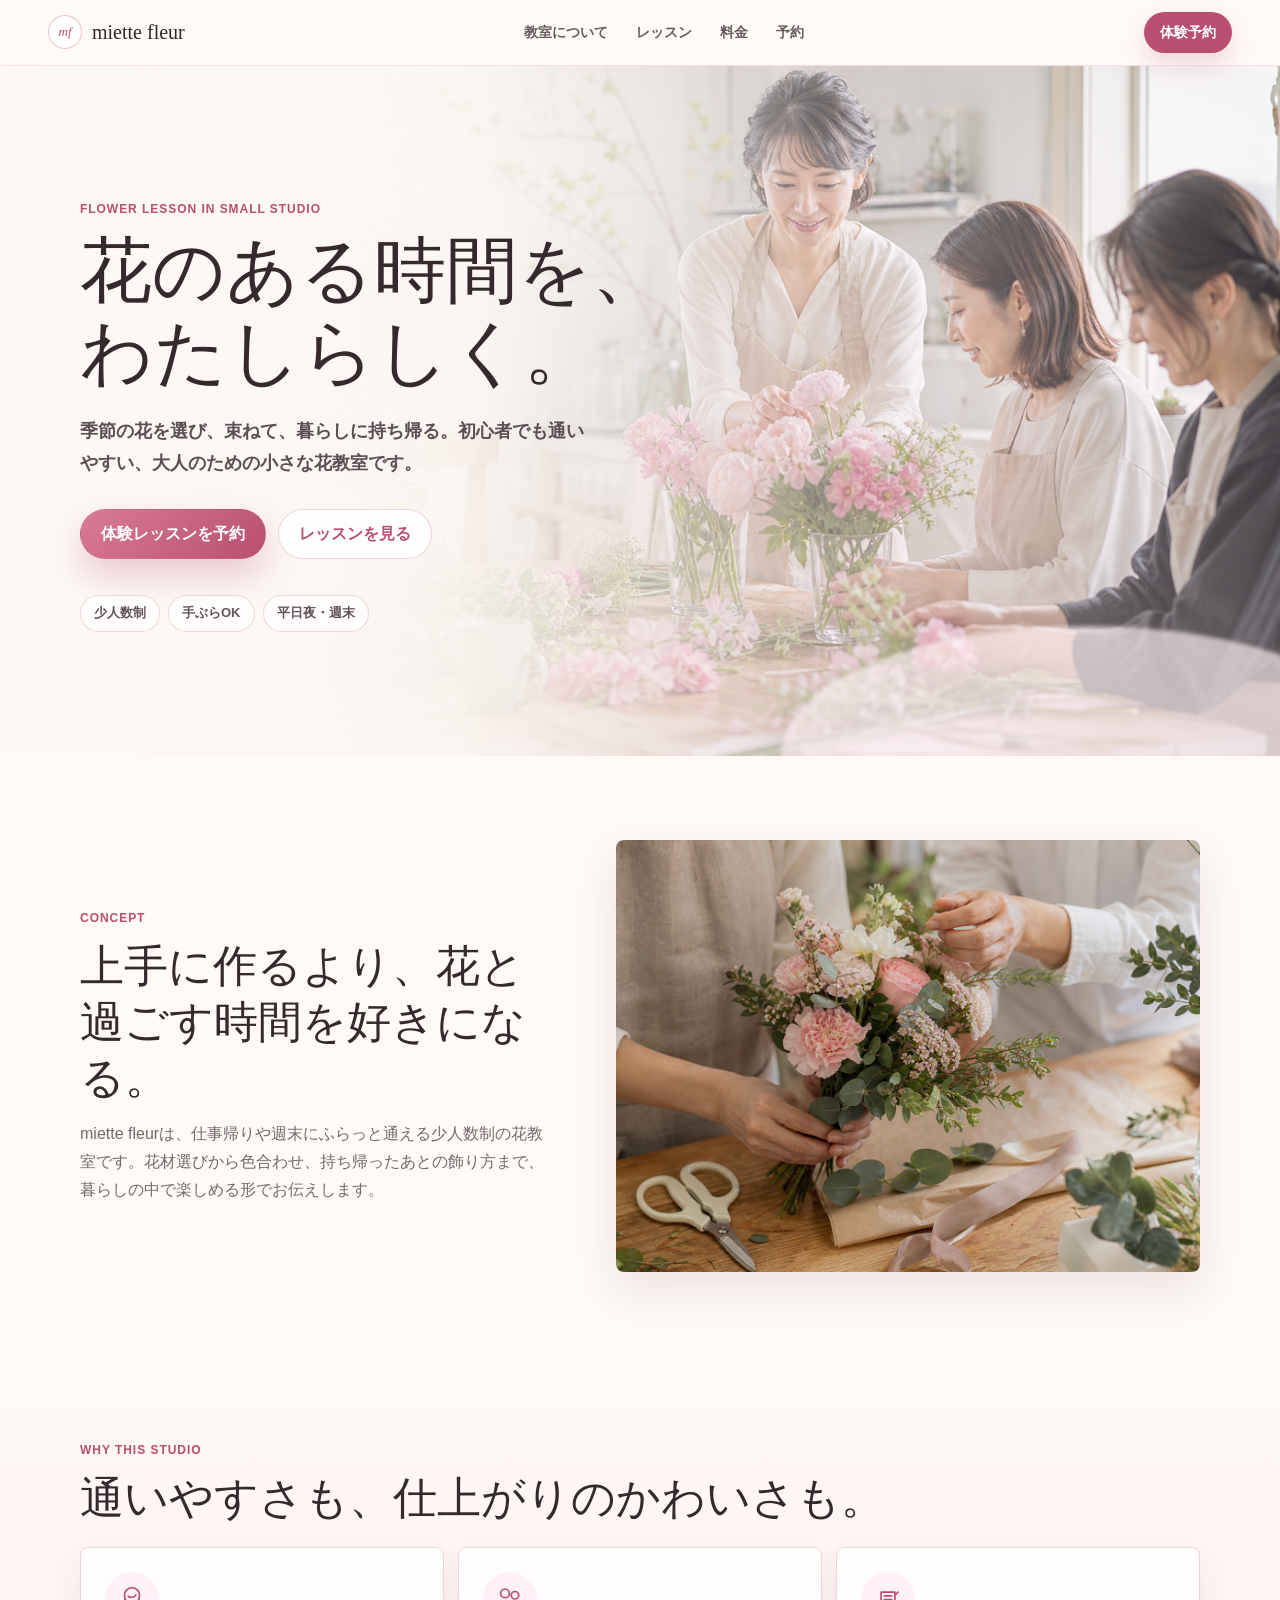
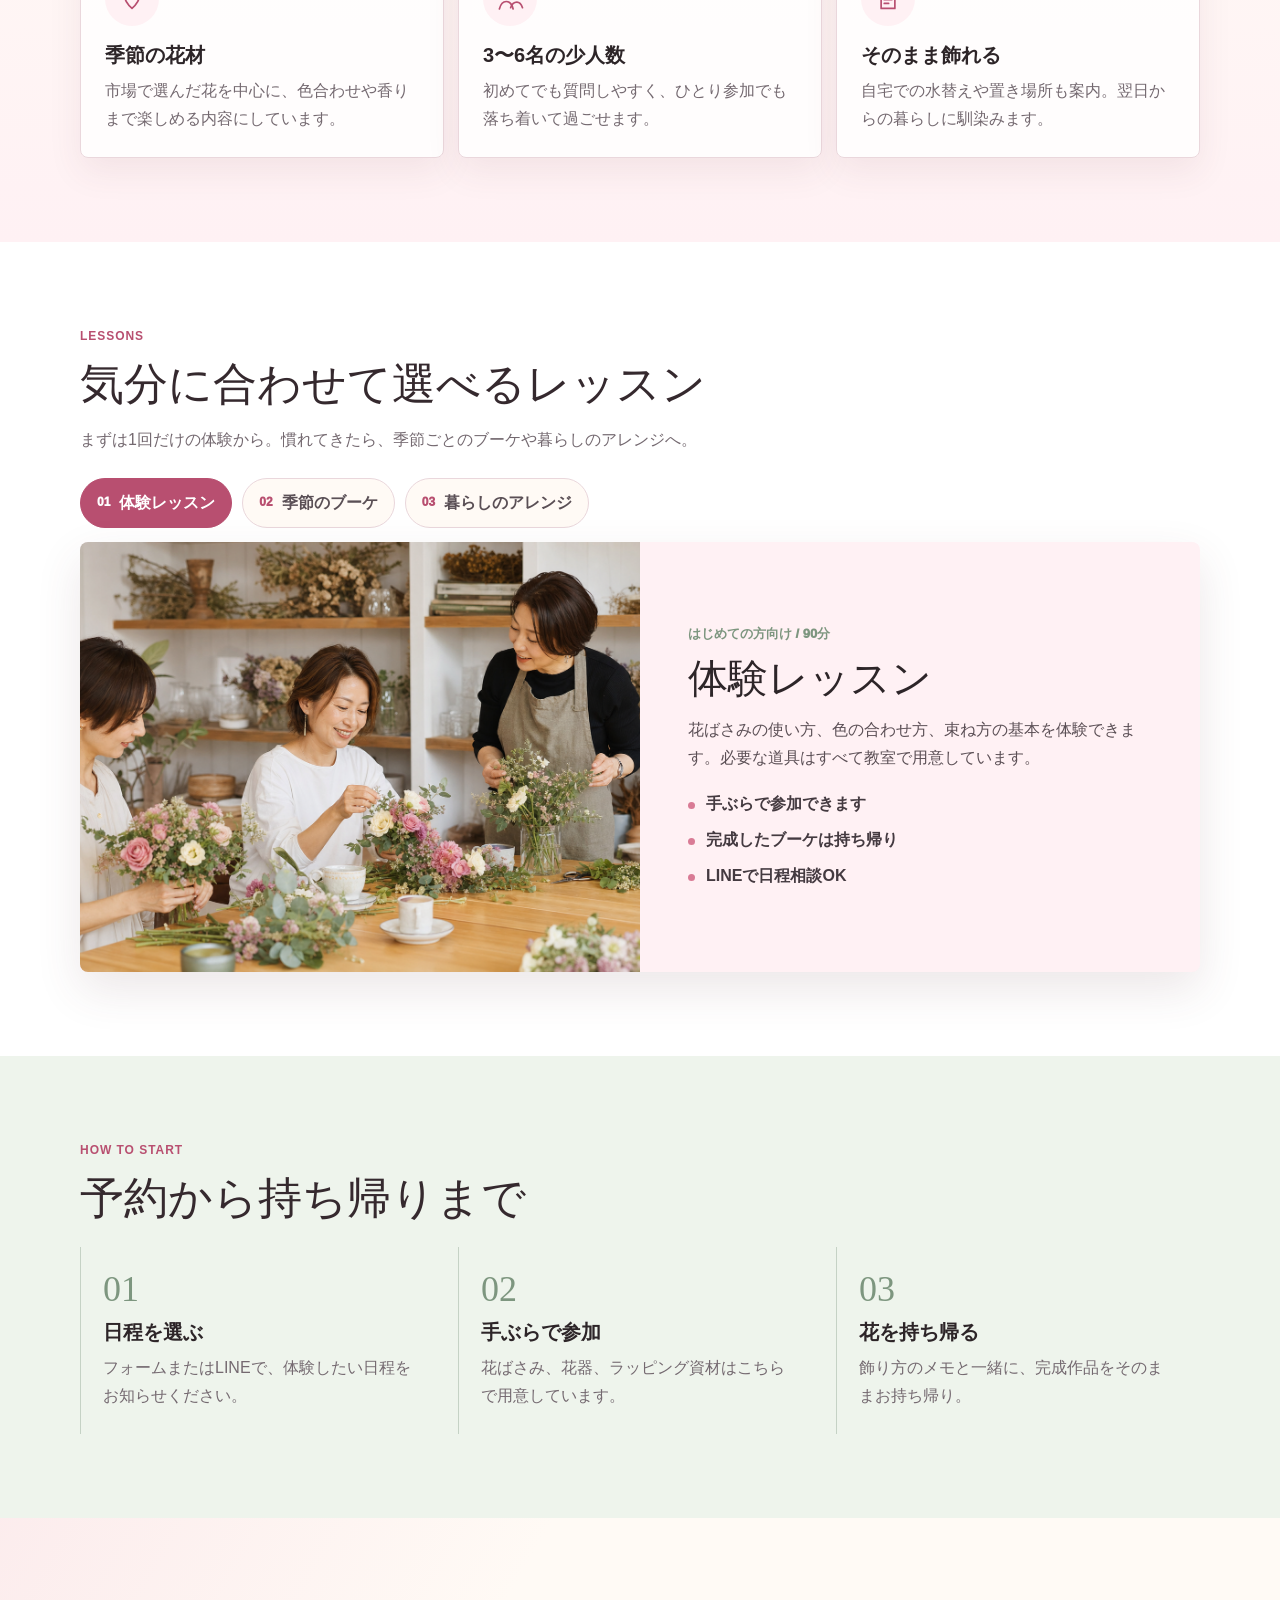
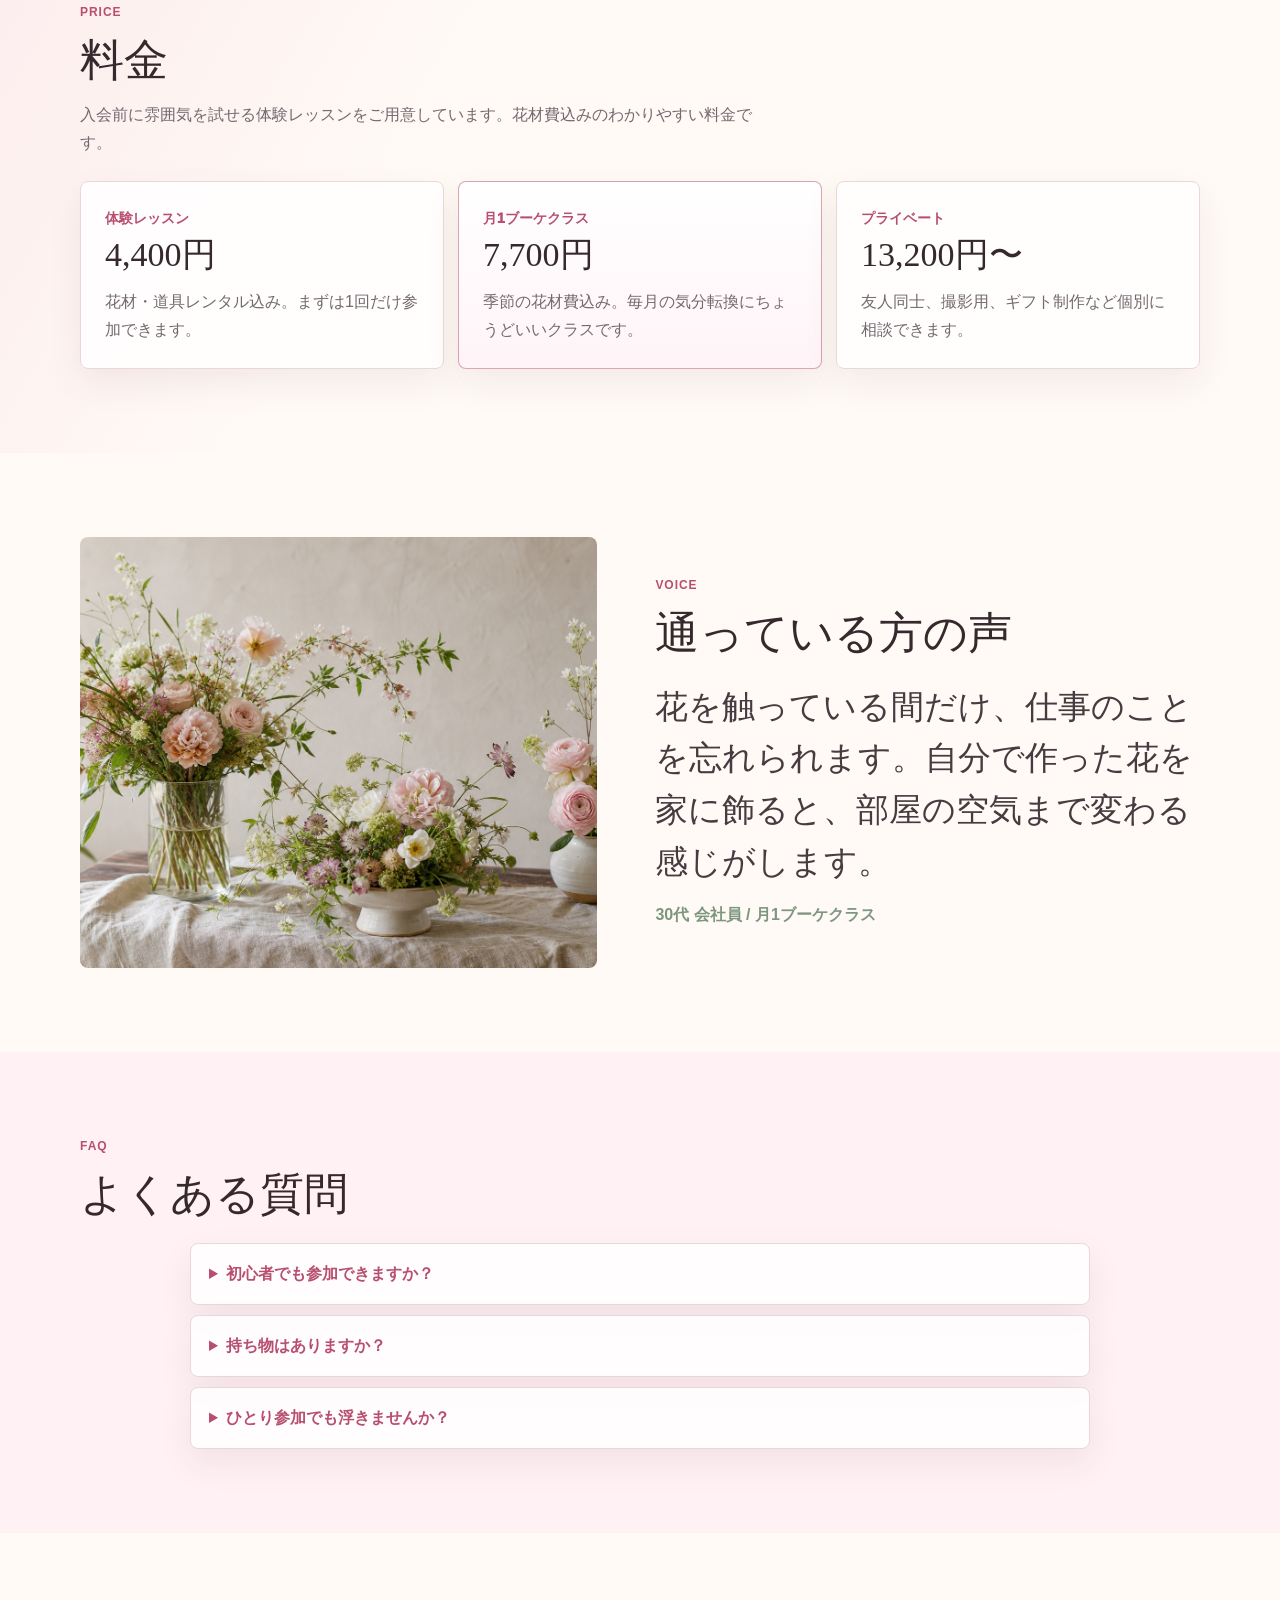
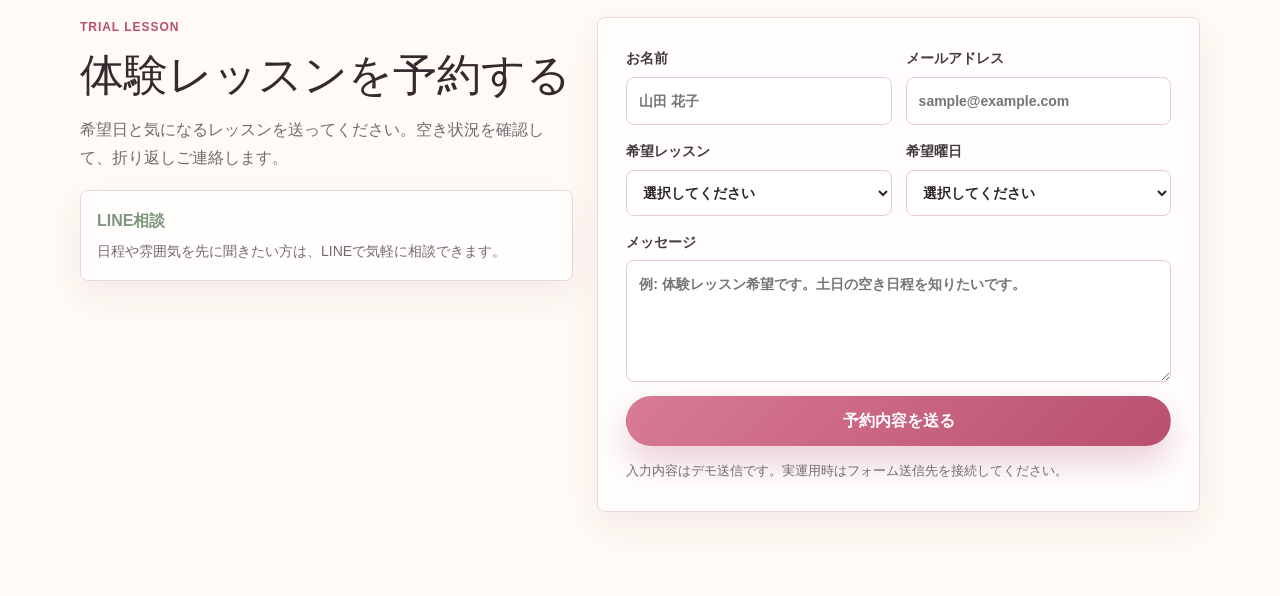
==== flower-class.html @ 666aa8b6 "Add flower class landing page" ====
<!doctype html>
<html lang="ja">
  <head>
    <meta charset="utf-8">
    <meta name="viewport" content="width=device-width, initial-scale=1">
    <meta name="description" content="大人女性向けの少人数制フラワーレッスンLPサンプル。体験レッスン、季節のブーケ、暮らしのアレンジを予約できます。">
    <title>miette fleur | 大人の花教室</title>
    <link rel="preload" as="image" href="assets/flower-hero.png">
    <link rel="stylesheet" href="flower-class.css">
  </head>
  <body>
    <header class="site-header">
      <a class="brand" href="#top" aria-label="miette fleur トップへ">
        <span class="brand-mark">mf</span>
        <span>miette fleur</span>
      </a>
      <nav class="header-nav" aria-label="主要メニュー">
        <a href="#concept">教室について</a>
        <a href="#lessons">レッスン</a>
        <a href="#price">料金</a>
        <a href="#reserve">予約</a>
      </nav>
      <a class="header-cta" href="#reserve">体験予約</a>
    </header>

    <main id="top">
      <section class="hero" aria-label="ファーストビュー">
        <div class="hero-bg" aria-hidden="true"></div>
        <div class="hero-shade" aria-hidden="true"></div>
        <div class="hero-inner">
          <p class="eyebrow">flower lesson in small studio</p>
          <h1>花のある時間を、<br>わたしらしく。</h1>
          <p class="hero-lead">季節の花を選び、束ねて、暮らしに持ち帰る。初心者でも通いやすい、大人のための小さな花教室です。</p>
          <div class="hero-actions" aria-label="申し込み導線">
            <a class="button primary" href="#reserve">体験レッスンを予約</a>
            <a class="button secondary" href="#lessons">レッスンを見る</a>
          </div>
          <div class="hero-notes" aria-label="教室の特徴">
            <span>少人数制</span>
            <span>手ぶらOK</span>
            <span>平日夜・週末</span>
          </div>
        </div>
      </section>

      <section class="section intro" id="concept" aria-labelledby="concept-title">
        <div class="intro-copy">
          <p class="label">Concept</p>
          <h2 id="concept-title">上手に作るより、花と過ごす時間を好きになる。</h2>
          <p>miette fleurは、仕事帰りや週末にふらっと通える少人数制の花教室です。花材選びから色合わせ、持ち帰ったあとの飾り方まで、暮らしの中で楽しめる形でお伝えします。</p>
        </div>
        <div class="intro-image">
          <img src="assets/flower-hands.png" alt="ピンクの花を束ねるフラワーレッスンの手元" loading="lazy">
        </div>
      </section>

      <section class="section point-section" aria-labelledby="points-title">
        <div class="section-head compact">
          <p class="label">Why this studio</p>
          <h2 id="points-title">通いやすさも、仕上がりのかわいさも。</h2>
        </div>
        <div class="point-grid">
          <article class="point-card">
            <span class="point-icon" aria-hidden="true">
              <svg viewBox="0 0 48 48"><path d="M24 39c8-7 12-14 12-21a12 12 0 0 0-24 0c0 7 4 14 12 21Z"></path><path d="M18 20c3 2 9 2 12-2"></path></svg>
            </span>
            <h3>季節の花材</h3>
            <p>市場で選んだ花を中心に、色合わせや香りまで楽しめる内容にしています。</p>
          </article>
          <article class="point-card">
            <span class="point-icon" aria-hidden="true">
              <svg viewBox="0 0 48 48"><path d="M16 22a7 7 0 1 0 0-14 7 7 0 0 0 0 14Z"></path><path d="M32 24a6 6 0 1 0 0-12 6 6 0 0 0 0 12Z"></path><path d="M7 40c2-8 5-12 11-12s9 4 11 12"></path><path d="M25 38c2-6 5-9 10-9 4 0 7 3 9 9"></path></svg>
            </span>
            <h3>3〜6名の少人数</h3>
            <p>初めてでも質問しやすく、ひとり参加でも落ち着いて過ごせます。</p>
          </article>
          <article class="point-card">
            <span class="point-icon" aria-hidden="true">
              <svg viewBox="0 0 48 48"><path d="M13 13h22v26H13z"></path><path d="M18 19h12M18 25h12M18 31h7"></path><path d="M35 18l5-5"></path></svg>
            </span>
            <h3>そのまま飾れる</h3>
            <p>自宅での水替えや置き場所も案内。翌日からの暮らしに馴染みます。</p>
          </article>
        </div>
      </section>

      <section class="section lessons" id="lessons" aria-labelledby="lessons-title">
        <div class="section-head">
          <p class="label">Lessons</p>
          <h2 id="lessons-title">気分に合わせて選べるレッスン</h2>
          <p>まずは1回だけの体験から。慣れてきたら、季節ごとのブーケや暮らしのアレンジへ。</p>
        </div>
        <div class="lesson-switcher" data-lesson-switcher>
          <div class="lesson-tabs" role="tablist" aria-label="レッスンを選択">
            <button class="lesson-tab is-active" id="tab-trial" type="button" role="tab" aria-selected="true" aria-controls="panel-trial" data-lesson-tab="trial">
              <span>01</span> 体験レッスン
            </button>
            <button class="lesson-tab" id="tab-bouquet" type="button" role="tab" aria-selected="false" aria-controls="panel-bouquet" data-lesson-tab="bouquet">
              <span>02</span> 季節のブーケ
            </button>
            <button class="lesson-tab" id="tab-home" type="button" role="tab" aria-selected="false" aria-controls="panel-home" data-lesson-tab="home">
              <span>03</span> 暮らしのアレンジ
            </button>
          </div>
          <div class="lesson-panels">
            <article class="lesson-panel is-active" id="panel-trial" role="tabpanel" aria-labelledby="tab-trial" data-lesson-panel="trial">
              <img src="assets/flower-lesson.png" alt="少人数の花教室で講師がアレンジを教えている様子" loading="lazy">
              <div class="lesson-detail">
                <p class="lesson-kicker">はじめての方向け / 90分</p>
                <h3>体験レッスン</h3>
                <p>花ばさみの使い方、色の合わせ方、束ね方の基本を体験できます。必要な道具はすべて教室で用意しています。</p>
                <ul>
                  <li>手ぶらで参加できます</li>
                  <li>完成したブーケは持ち帰り</li>
                  <li>LINEで日程相談OK</li>
                </ul>
              </div>
            </article>
            <article class="lesson-panel" id="panel-bouquet" role="tabpanel" aria-labelledby="tab-bouquet" data-lesson-panel="bouquet" hidden>
              <img src="assets/flower-hands.png" alt="季節の花を使ったブーケ制作の手元" loading="lazy">
              <div class="lesson-detail">
                <p class="lesson-kicker">月1回 / 120分</p>
                <h3>季節のブーケ</h3>
                <p>その時期にきれいな花を使い、ふわっと自然に見えるブーケを作ります。写真に残したくなる色合わせを大切にします。</p>
                <ul>
                  <li>花材の選び方も学べます</li>
                  <li>ラッピングまで仕上げます</li>
                  <li>初心者から継続しやすい内容</li>
                </ul>
              </div>
            </article>
            <article class="lesson-panel" id="panel-home" role="tabpanel" aria-labelledby="tab-home" data-lesson-panel="home" hidden>
              <img src="assets/flower-gallery.png" alt="部屋に飾りやすい季節のフラワーアレンジ作品" loading="lazy">
              <div class="lesson-detail">
                <p class="lesson-kicker">暮らしに飾る / 100分</p>
                <h3>暮らしのアレンジ</h3>
                <p>小さな花器やテーブルに飾れるアレンジを作ります。家で再現しやすいサイズ感と、長く楽しむコツを学べます。</p>
                <ul>
                  <li>花器つき回もあります</li>
                  <li>季節行事に合わせた内容</li>
                  <li>プレゼント制作にもおすすめ</li>
                </ul>
              </div>
            </article>
          </div>
        </div>
      </section>

      <section class="section flow" aria-labelledby="flow-title">
        <div class="section-head compact">
          <p class="label">How to start</p>
          <h2 id="flow-title">予約から持ち帰りまで</h2>
        </div>
        <div class="flow-row">
          <article>
            <span>01</span>
            <h3>日程を選ぶ</h3>
            <p>フォームまたはLINEで、体験したい日程をお知らせください。</p>
          </article>
          <article>
            <span>02</span>
            <h3>手ぶらで参加</h3>
            <p>花ばさみ、花器、ラッピング資材はこちらで用意しています。</p>
          </article>
          <article>
            <span>03</span>
            <h3>花を持ち帰る</h3>
            <p>飾り方のメモと一緒に、完成作品をそのままお持ち帰り。</p>
          </article>
        </div>
      </section>

      <section class="section price" id="price" aria-labelledby="price-title">
        <div class="section-head">
          <p class="label">Price</p>
          <h2 id="price-title">料金</h2>
          <p>入会前に雰囲気を試せる体験レッスンをご用意しています。花材費込みのわかりやすい料金です。</p>
        </div>
        <div class="price-grid">
          <article class="price-card">
            <p class="plan-name">体験レッスン</p>
            <p class="plan-price">4,400円</p>
            <p>花材・道具レンタル込み。まずは1回だけ参加できます。</p>
          </article>
          <article class="price-card featured">
            <p class="plan-name">月1ブーケクラス</p>
            <p class="plan-price">7,700円</p>
            <p>季節の花材費込み。毎月の気分転換にちょうどいいクラスです。</p>
          </article>
          <article class="price-card">
            <p class="plan-name">プライベート</p>
            <p class="plan-price">13,200円〜</p>
            <p>友人同士、撮影用、ギフト制作など個別に相談できます。</p>
          </article>
        </div>
      </section>

      <section class="section voices" aria-labelledby="voices-title">
        <div class="voice-image">
          <img src="assets/flower-gallery.png" alt="完成したピンク系のフラワーアレンジ作品" loading="lazy">
        </div>
        <div class="voice-copy">
          <p class="label">Voice</p>
          <h2 id="voices-title">通っている方の声</h2>
          <blockquote>花を触っている間だけ、仕事のことを忘れられます。自分で作った花を家に飾ると、部屋の空気まで変わる感じがします。</blockquote>
          <p class="voice-name">30代 会社員 / 月1ブーケクラス</p>
        </div>
      </section>

      <section class="section faq" aria-labelledby="faq-title">
        <div class="section-head compact">
          <p class="label">FAQ</p>
          <h2 id="faq-title">よくある質問</h2>
        </div>
        <div class="faq-list">
          <details>
            <summary>初心者でも参加できますか？</summary>
            <p>はい。花ばさみの持ち方から説明します。ほとんどの方が未経験から参加されています。</p>
          </details>
          <details>
            <summary>持ち物はありますか？</summary>
            <p>手ぶらで大丈夫です。持ち帰り用の袋だけあると安心です。</p>
          </details>
          <details>
            <summary>ひとり参加でも浮きませんか？</summary>
            <p>おひとり参加の方が多い教室です。少人数なので静かに作りたい方にも向いています。</p>
          </details>
        </div>
      </section>

      <section class="section reserve" id="reserve" aria-labelledby="reserve-title">
        <div class="reserve-copy">
          <p class="label">Trial lesson</p>
          <h2 id="reserve-title">体験レッスンを予約する</h2>
          <p>希望日と気になるレッスンを送ってください。空き状況を確認して、折り返しご連絡します。</p>
          <div class="line-box">
            <strong>LINE相談</strong>
            <span>日程や雰囲気を先に聞きたい方は、LINEで気軽に相談できます。</span>
          </div>
        </div>
        <form class="reserve-form" data-flower-form>
          <label>
            お名前
            <input type="text" name="name" autocomplete="name" placeholder="山田 花子" required>
          </label>
          <label>
            メールアドレス
            <input type="email" name="email" autocomplete="email" placeholder="sample@example.com" required>
          </label>
          <label>
            希望レッスン
            <select name="lesson" required>
              <option value="">選択してください</option>
              <option>体験レッスン</option>
              <option>季節のブーケ</option>
              <option>暮らしのアレンジ</option>
              <option>プライベート相談</option>
            </select>
          </label>
          <label>
            希望曜日
            <select name="day" required>
              <option value="">選択してください</option>
              <option>平日昼</option>
              <option>平日夜</option>
              <option>土日</option>
              <option>相談したい</option>
            </select>
          </label>
          <label class="full">
            メッセージ
            <textarea name="message" rows="4" placeholder="例: 体験レッスン希望です。土日の空き日程を知りたいです。"></textarea>
          </label>
          <button class="button primary full" type="submit">予約内容を送る</button>
          <p class="form-note" role="status" data-flower-status>入力内容はデモ送信です。実運用時はフォーム送信先を接続してください。</p>
        </form>
      </section>
    </main>

    <div class="mobile-cta" aria-label="スマートフォン固定CTA">
      <a href="#reserve">体験予約</a>
      <a href="#lessons">レッスン</a>
      <a href="#reserve">LINE相談</a>
    </div>

    <script src="flower-class.js"></script>
  </body>
</html>
---- flower-class.css ----
:root {
  --ink: #2d2528;
  --muted: #746970;
  --rose: #d97b95;
  --rose-deep: #b84f70;
  --blush: #fff1f4;
  --petal: #f8dbe3;
  --sage: #7d967f;
  --sage-soft: #eef4ec;
  --cream: #fffaf5;
  --linen: #f4eadf;
  --white: #ffffff;
  --line: #ead7dc;
  --shadow: 0 18px 46px rgba(96, 54, 66, 0.12);
  --radius: 8px;
}

* {
  box-sizing: border-box;
}

html {
  scroll-behavior: smooth;
}

[id] {
  scroll-margin-top: 76px;
}

body {
  margin: 0;
  color: var(--ink);
  background: var(--cream);
  font-family: -apple-system, BlinkMacSystemFont, "Hiragino Kaku Gothic ProN", "Yu Gothic", Meiryo, sans-serif;
  line-height: 1.75;
}

img {
  display: block;
  width: 100%;
  height: auto;
}

a {
  color: inherit;
  text-decoration: none;
}

h1,
h2,
h3,
p {
  overflow-wrap: anywhere;
}

.site-header {
  position: sticky;
  top: 0;
  z-index: 20;
  display: flex;
  align-items: center;
  justify-content: space-between;
  gap: 18px;
  min-height: 64px;
  padding: 12px clamp(16px, 4vw, 48px);
  background: rgba(255, 250, 245, 0.88);
  border-bottom: 1px solid rgba(217, 123, 149, 0.2);
  backdrop-filter: blur(18px);
}

.brand {
  display: inline-flex;
  align-items: center;
  gap: 10px;
  min-width: max-content;
  color: var(--ink);
  font-family: Georgia, "Times New Roman", serif;
  font-size: 20px;
  letter-spacing: 0;
}

.brand-mark {
  display: grid;
  place-items: center;
  width: 34px;
  height: 34px;
  border: 1px solid rgba(184, 79, 112, 0.34);
  border-radius: 50%;
  color: var(--rose-deep);
  background: var(--white);
  font-family: Georgia, "Times New Roman", serif;
  font-size: 13px;
  font-style: italic;
}

.header-nav {
  display: flex;
  align-items: center;
  justify-content: center;
  gap: clamp(14px, 2.2vw, 28px);
  color: #675b61;
  font-size: 14px;
  font-weight: 700;
}

.header-nav a:hover,
.header-nav a:focus-visible {
  color: var(--rose-deep);
}

.header-cta {
  display: inline-flex;
  align-items: center;
  justify-content: center;
  min-height: 38px;
  padding: 8px 16px;
  border-radius: 999px;
  color: var(--white);
  background: var(--rose-deep);
  font-size: 14px;
  font-weight: 850;
  box-shadow: 0 12px 26px rgba(184, 79, 112, 0.2);
}

.hero {
  position: relative;
  min-height: 690px;
  overflow: hidden;
  background: var(--blush);
}

.hero-bg,
.hero-shade {
  position: absolute;
  inset: 0;
}

.hero-bg {
  background-image: url("assets/flower-hero.png");
  background-position: center;
  background-size: cover;
}

.hero-shade {
  background:
    linear-gradient(90deg, rgba(255, 250, 245, 0.96) 0%, rgba(255, 250, 245, 0.86) 36%, rgba(255, 241, 244, 0.34) 64%, rgba(255, 241, 244, 0.04) 100%),
    linear-gradient(0deg, rgba(248, 219, 227, 0.28), rgba(255, 255, 255, 0));
}

.hero::after {
  content: "";
  position: absolute;
  right: -9vw;
  bottom: -130px;
  width: 48vw;
  height: 260px;
  border-radius: 50%;
  background: rgba(255, 241, 244, 0.64);
  filter: blur(2px);
}

.hero-inner {
  position: relative;
  z-index: 1;
  display: grid;
  align-content: center;
  width: min(1120px, calc(100% - 32px));
  min-height: 690px;
  margin: 0 auto;
  padding: 62px 0 52px;
}

.eyebrow,
.label {
  margin: 0 0 10px;
  color: var(--rose-deep);
  font-size: 12px;
  font-weight: 900;
  letter-spacing: 0.08em;
  text-transform: uppercase;
}

h1 {
  max-width: 690px;
  margin: 0;
  color: #35292e;
  font-family: Georgia, "Times New Roman", "Hiragino Mincho ProN", serif;
  font-size: clamp(40px, 6vw, 72px);
  font-weight: 500;
  line-height: 1.14;
  letter-spacing: 0;
}

.hero-lead {
  max-width: 520px;
  margin: 22px 0 0;
  color: #5b4f55;
  font-size: clamp(15px, 1.7vw, 18px);
  font-weight: 700;
}

.hero-actions {
  display: flex;
  flex-wrap: wrap;
  gap: 12px;
  margin-top: 30px;
}

.button {
  display: inline-flex;
  align-items: center;
  justify-content: center;
  min-height: 50px;
  padding: 12px 20px;
  border: 1px solid transparent;
  border-radius: 999px;
  font: inherit;
  font-weight: 850;
  line-height: 1.25;
  cursor: pointer;
}

.button.primary {
  color: var(--white);
  background: linear-gradient(135deg, #d97b95, #b84f70);
  box-shadow: 0 16px 34px rgba(184, 79, 112, 0.28);
}

.button.secondary {
  color: var(--rose-deep);
  background: rgba(255, 255, 255, 0.88);
  border-color: rgba(184, 79, 112, 0.24);
}

.hero-notes {
  display: flex;
  flex-wrap: wrap;
  gap: 8px;
  margin-top: 36px;
}

.hero-notes span {
  display: inline-flex;
  align-items: center;
  min-height: 34px;
  padding: 6px 13px;
  border: 1px solid rgba(184, 79, 112, 0.22);
  border-radius: 999px;
  color: #62545b;
  background: rgba(255, 255, 255, 0.72);
  font-size: 13px;
  font-weight: 850;
}

.section {
  padding: clamp(46px, 7vw, 84px) clamp(16px, 4vw, 48px);
}

.section-head {
  width: min(1120px, 100%);
  margin: 0 auto 24px;
}

.section-head.compact {
  margin-bottom: 20px;
}

.section-head h2,
.intro-copy h2,
.reserve-copy h2,
.voice-copy h2 {
  margin: 0;
  color: #35292e;
  font-family: Georgia, "Times New Roman", "Hiragino Mincho ProN", serif;
  font-size: clamp(27px, 3.5vw, 44px);
  font-weight: 500;
  line-height: 1.28;
  letter-spacing: 0;
}

.section-head p:not(.label),
.intro-copy p:not(.label),
.reserve-copy > p:not(.label) {
  max-width: 700px;
  margin: 12px 0 0;
  color: var(--muted);
}

.intro {
  display: grid;
  grid-template-columns: minmax(280px, 0.9fr) minmax(340px, 1.1fr);
  align-items: center;
  width: min(1120px, calc(100% - 32px));
  margin: 0 auto;
  gap: clamp(22px, 5vw, 58px);
  padding-right: 0;
  padding-left: 0;
}

.intro-image {
  overflow: hidden;
  border-radius: var(--radius);
  box-shadow: var(--shadow);
}

.intro-image img {
  aspect-ratio: 1.35 / 1;
  object-fit: cover;
}

.point-section {
  background:
    linear-gradient(180deg, var(--cream), var(--blush));
}

.point-grid,
.price-grid {
  display: grid;
  grid-template-columns: repeat(3, 1fr);
  width: min(1120px, 100%);
  margin: 0 auto;
  gap: 14px;
}

.point-card,
.price-card,
.reserve-form,
.line-box,
.faq-list details {
  border: 1px solid var(--line);
  border-radius: var(--radius);
  background: rgba(255, 255, 255, 0.86);
  box-shadow: 0 14px 34px rgba(96, 54, 66, 0.08);
}

.point-card {
  padding: 24px;
}

.point-icon {
  display: grid;
  place-items: center;
  width: 54px;
  height: 54px;
  margin-bottom: 16px;
  border-radius: 50%;
  color: var(--rose-deep);
  background: var(--blush);
}

.point-icon svg {
  width: 30px;
  height: 30px;
  fill: none;
  stroke: currentColor;
  stroke-linecap: round;
  stroke-linejoin: round;
  stroke-width: 2.7;
}

.point-card h3,
.flow-row h3 {
  margin: 0 0 8px;
  font-size: 20px;
  line-height: 1.35;
}

.point-card p,
.flow-row p,
.price-card p:not(.plan-name):not(.plan-price) {
  margin: 0;
  color: var(--muted);
}

.lessons {
  background: var(--white);
}

.lesson-switcher {
  display: grid;
  width: min(1120px, 100%);
  margin: 0 auto;
  gap: 14px;
}

.lesson-tabs {
  display: flex;
  flex-wrap: wrap;
  gap: 10px;
}

.lesson-tab {
  display: inline-grid;
  grid-template-columns: auto 1fr;
  align-items: center;
  gap: 9px;
  min-height: 50px;
  padding: 10px 16px;
  border: 1px solid var(--line);
  border-radius: 999px;
  color: #5a4f55;
  background: var(--cream);
  font: inherit;
  font-weight: 900;
  cursor: pointer;
}

.lesson-tab span {
  color: var(--rose-deep);
  font-size: 12px;
  font-weight: 950;
}

.lesson-tab.is-active {
  color: var(--white);
  background: var(--rose-deep);
  border-color: var(--rose-deep);
}

.lesson-tab.is-active span {
  color: var(--white);
}

.lesson-panel {
  display: grid;
  grid-template-columns: minmax(300px, 50%) 1fr;
  overflow: hidden;
  border-radius: var(--radius);
  background: var(--blush);
  box-shadow: var(--shadow);
}

.lesson-panel[hidden] {
  display: none;
}

.lesson-panel img {
  height: 100%;
  min-height: 430px;
  object-fit: cover;
}

.lesson-detail {
  display: grid;
  align-content: center;
  padding: clamp(24px, 4vw, 48px);
}

.lesson-kicker {
  margin: 0 0 8px;
  color: var(--sage);
  font-size: 13px;
  font-weight: 950;
}

.lesson-detail h3 {
  margin: 0 0 12px;
  font-family: Georgia, "Times New Roman", "Hiragino Mincho ProN", serif;
  font-size: clamp(26px, 3.4vw, 40px);
  font-weight: 500;
  line-height: 1.25;
}

.lesson-detail p:not(.lesson-kicker) {
  margin: 0;
  color: #5b4f55;
}

.lesson-detail ul {
  display: grid;
  gap: 8px;
  margin: 18px 0 0;
  padding: 0;
  list-style: none;
}

.lesson-detail li {
  position: relative;
  padding-left: 18px;
  color: #443a40;
  font-weight: 750;
}

.lesson-detail li::before {
  content: "";
  position: absolute;
  top: 0.72em;
  left: 0;
  width: 7px;
  height: 7px;
  border-radius: 50%;
  background: var(--rose);
}

.flow {
  background: var(--sage-soft);
}

.flow-row {
  display: grid;
  grid-template-columns: repeat(3, 1fr);
  width: min(1120px, 100%);
  margin: 0 auto;
  gap: 14px;
}

.flow-row article {
  position: relative;
  min-height: 168px;
  padding: 24px 22px;
  border-left: 1px solid rgba(125, 150, 127, 0.36);
}

.flow-row span {
  display: block;
  margin-bottom: 12px;
  color: var(--sage);
  font-family: Georgia, "Times New Roman", serif;
  font-size: 36px;
  line-height: 1;
}

.price {
  background:
    linear-gradient(120deg, rgba(248, 219, 227, 0.44), transparent 35%),
    var(--cream);
}

.price-card {
  padding: 24px;
}

.price-card.featured {
  border-color: rgba(184, 79, 112, 0.5);
  background: linear-gradient(180deg, #fff, #fff4f7);
}

.plan-name {
  margin: 0;
  color: var(--rose-deep);
  font-size: 14px;
  font-weight: 950;
}

.plan-price {
  margin: 4px 0 12px;
  color: #35292e;
  font-family: Georgia, "Times New Roman", serif;
  font-size: 34px;
  line-height: 1.2;
}

.voices {
  display: grid;
  grid-template-columns: minmax(280px, 0.95fr) minmax(300px, 1fr);
  align-items: center;
  width: min(1120px, calc(100% - 32px));
  margin: 0 auto;
  gap: clamp(22px, 5vw, 58px);
  padding-right: 0;
  padding-left: 0;
}

.voice-image {
  overflow: hidden;
  border-radius: var(--radius);
}

.voice-image img {
  aspect-ratio: 1.2 / 1;
  object-fit: cover;
}

.voice-copy blockquote {
  margin: 18px 0 0;
  color: #453b40;
  font-family: Georgia, "Times New Roman", "Hiragino Mincho ProN", serif;
  font-size: clamp(22px, 2.6vw, 34px);
  line-height: 1.55;
}

.voice-name {
  margin: 14px 0 0;
  color: var(--sage);
  font-weight: 850;
}

.faq {
  background: var(--blush);
}

.faq-list {
  display: grid;
  width: min(900px, 100%);
  margin: 0 auto;
  gap: 10px;
}

.faq-list details {
  padding: 0;
}

.faq-list summary {
  min-height: 58px;
  padding: 16px 18px;
  color: var(--rose-deep);
  font-weight: 900;
  cursor: pointer;
}

.faq-list p {
  margin: 0;
  padding: 0 18px 18px;
  color: #52624f;
  font-weight: 700;
}

.reserve {
  display: grid;
  grid-template-columns: minmax(260px, 0.9fr) minmax(320px, 1.1fr);
  width: min(1120px, calc(100% - 32px));
  margin: 0 auto;
  gap: 24px;
  padding-right: 0;
  padding-left: 0;
}

.line-box {
  display: grid;
  gap: 4px;
  margin-top: 18px;
  padding: 16px;
}

.line-box strong {
  color: var(--sage);
}

.line-box span {
  color: var(--muted);
  font-size: 14px;
}

.reserve-form {
  display: grid;
  grid-template-columns: repeat(2, 1fr);
  gap: 14px;
  padding: clamp(18px, 3vw, 28px);
}

.reserve-form label {
  display: grid;
  gap: 6px;
  color: #443a40;
  font-size: 14px;
  font-weight: 850;
}

.reserve-form .full {
  grid-column: 1 / -1;
}

input,
select,
textarea {
  width: 100%;
  min-height: 46px;
  border: 1px solid #e5ccd3;
  border-radius: var(--radius);
  padding: 11px 12px;
  color: var(--ink);
  background: var(--white);
  font: inherit;
}

textarea {
  resize: vertical;
}

input:focus,
select:focus,
textarea:focus,
.button:focus-visible,
a:focus-visible,
summary:focus-visible {
  outline: 3px solid rgba(217, 123, 149, 0.25);
  outline-offset: 2px;
}

.form-note {
  grid-column: 1 / -1;
  margin: 0;
  color: var(--muted);
  font-size: 13px;
}

.mobile-cta {
  display: none;
}

@media (max-width: 900px) {
  .header-nav {
    display: none;
  }

  .hero {
    min-height: auto;
  }

  .hero-bg {
    background-position: 62% center;
  }

  .hero-shade {
    background:
      linear-gradient(90deg, rgba(255, 250, 245, 0.97) 0%, rgba(255, 246, 247, 0.86) 62%, rgba(255, 246, 247, 0.38) 100%),
      linear-gradient(0deg, rgba(248, 219, 227, 0.26), rgba(255, 255, 255, 0));
  }

  .hero-inner {
    min-height: 650px;
  }

  .intro,
  .lesson-panel,
  .voices,
  .reserve,
  .point-grid,
  .price-grid,
  .flow-row {
    grid-template-columns: 1fr;
  }

  .lesson-panel img {
    min-height: 300px;
    max-height: 390px;
  }

  .voice-image {
    order: 2;
  }
}

@media (max-width: 640px) {
  body {
    padding-bottom: 62px;
  }

  .site-header {
    min-height: 54px;
    padding: 9px 12px;
  }

  .brand {
    font-size: 18px;
  }

  .brand-mark {
    width: 30px;
    height: 30px;
  }

  .header-cta {
    min-height: 34px;
    padding: 7px 12px;
    font-size: 12px;
  }

  .hero-bg {
    background-position: 70% center;
  }

  .hero-shade {
    background:
      linear-gradient(180deg, rgba(255, 250, 245, 0.96) 0%, rgba(255, 246, 247, 0.9) 50%, rgba(255, 242, 245, 0.68) 100%);
  }

  .hero-inner {
    min-height: 610px;
    padding-top: 34px;
  }

  h1 {
    font-size: 34px;
  }

  .hero-lead {
    font-size: 15px;
  }

  .hero-actions {
    display: grid;
    grid-template-columns: 1fr;
  }

  .button {
    width: 100%;
  }

  .section {
    padding-top: 42px;
    padding-bottom: 42px;
  }

  .intro,
  .voices,
  .reserve {
    width: min(100% - 32px, 1120px);
  }

  .lesson-tabs {
    display: grid;
    grid-template-columns: 1fr;
  }

  .lesson-tab {
    border-radius: var(--radius);
  }

  .lesson-detail {
    padding: 22px 18px;
  }

  .lesson-panel img {
    min-height: 240px;
  }

  .reserve-form {
    grid-template-columns: 1fr;
  }

  .reserve-form label,
  .reserve-form .full {
    grid-column: 1;
  }

  .plan-price {
    font-size: 30px;
  }

  .mobile-cta {
    position: fixed;
    right: 0;
    bottom: 0;
    left: 0;
    z-index: 30;
    display: grid;
    grid-template-columns: repeat(3, 1fr);
    border-top: 1px solid rgba(217, 123, 149, 0.18);
    box-shadow: 0 -10px 30px rgba(96, 54, 66, 0.14);
  }

  .mobile-cta a {
    display: grid;
    place-items: center;
    min-height: 56px;
    color: var(--white);
    background: var(--rose-deep);
    font-size: 13px;
    font-weight: 900;
  }

  .mobile-cta a:nth-child(2) {
    background: var(--sage);
  }

  .mobile-cta a:nth-child(3) {
    background: #d97b95;
  }
}
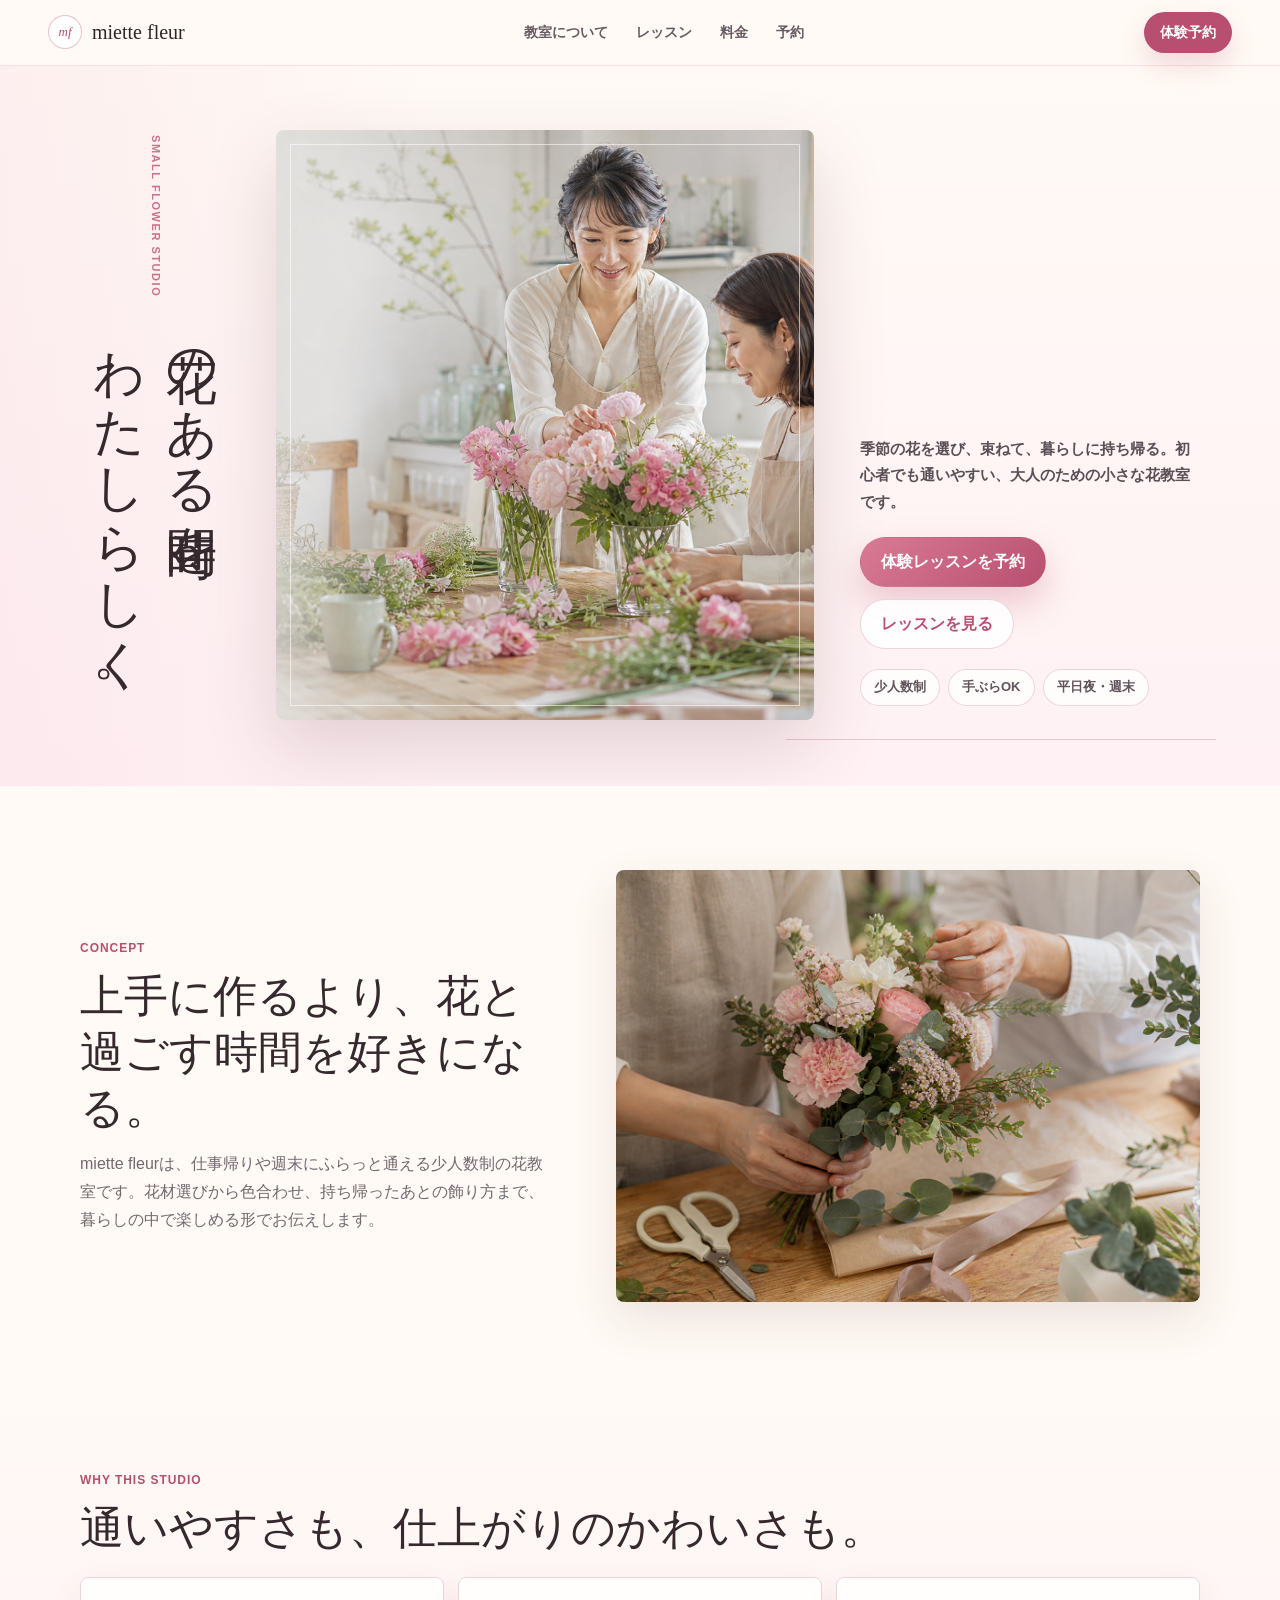
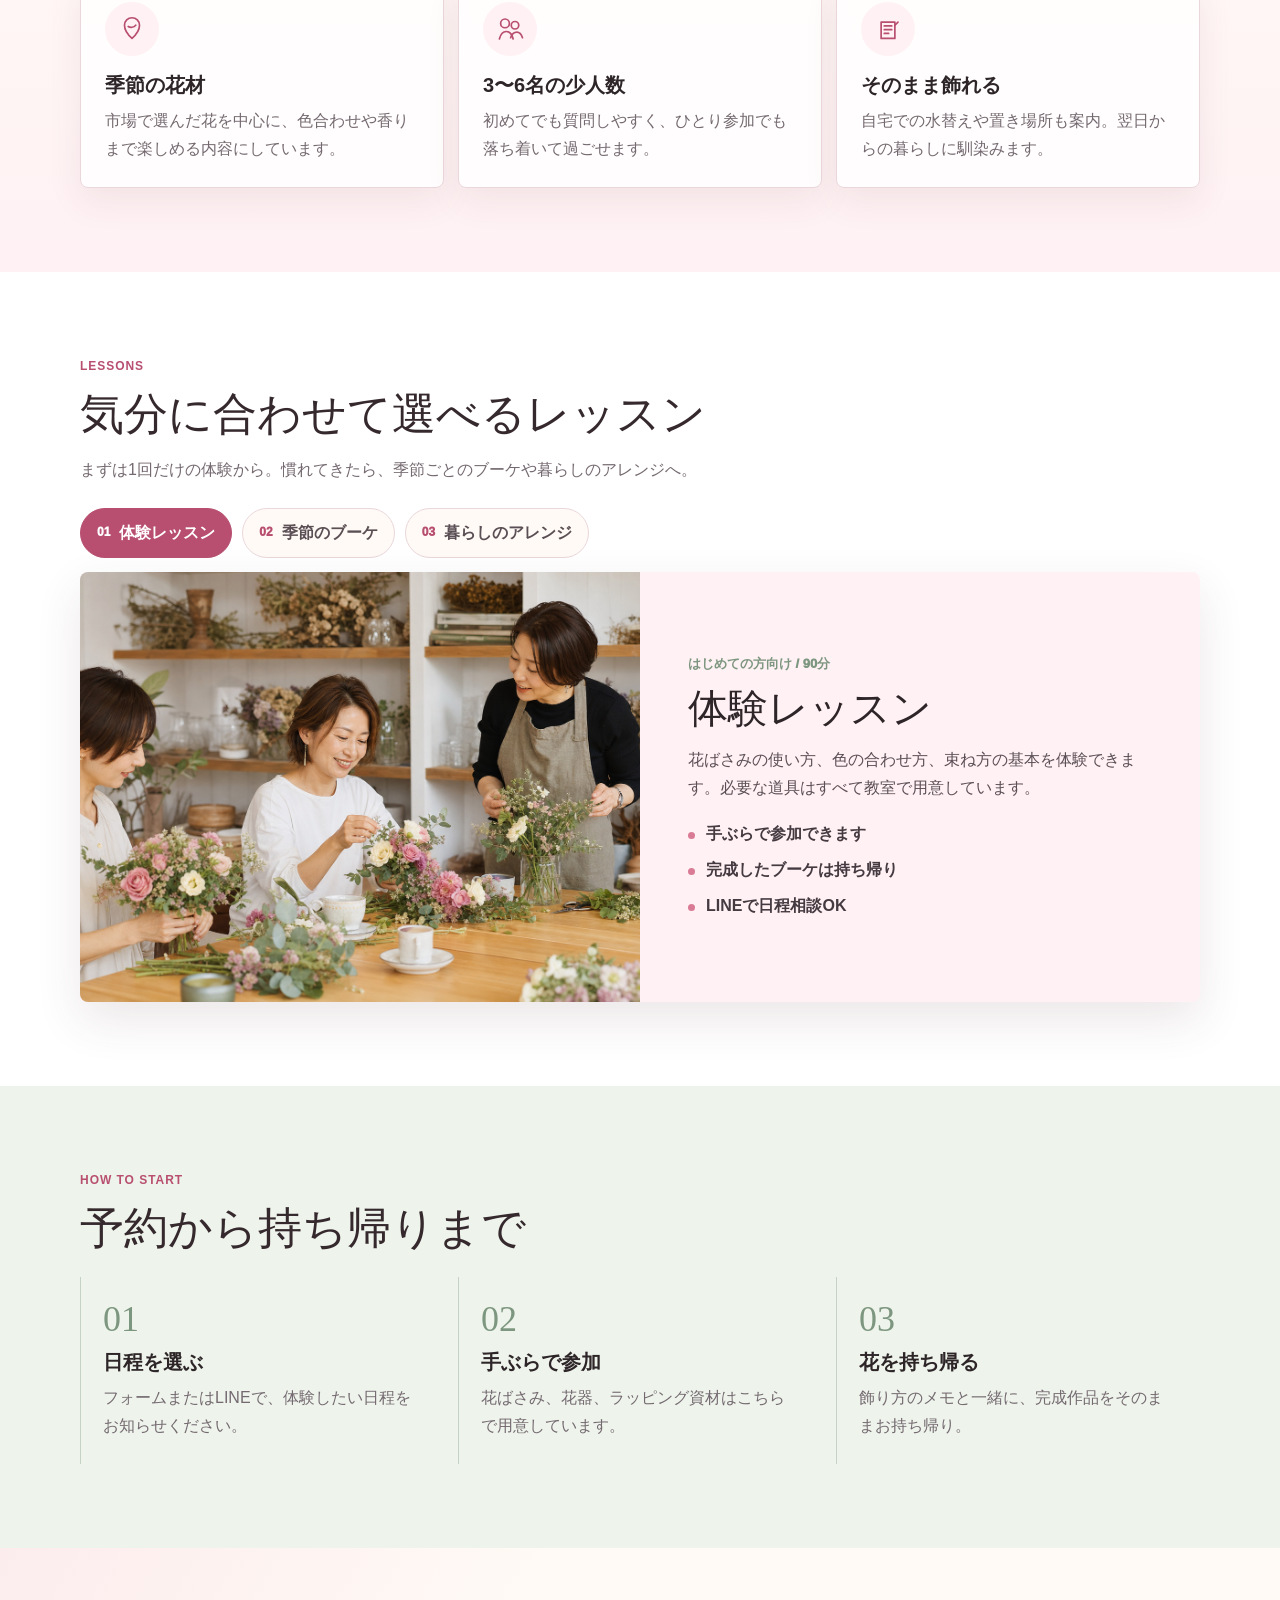
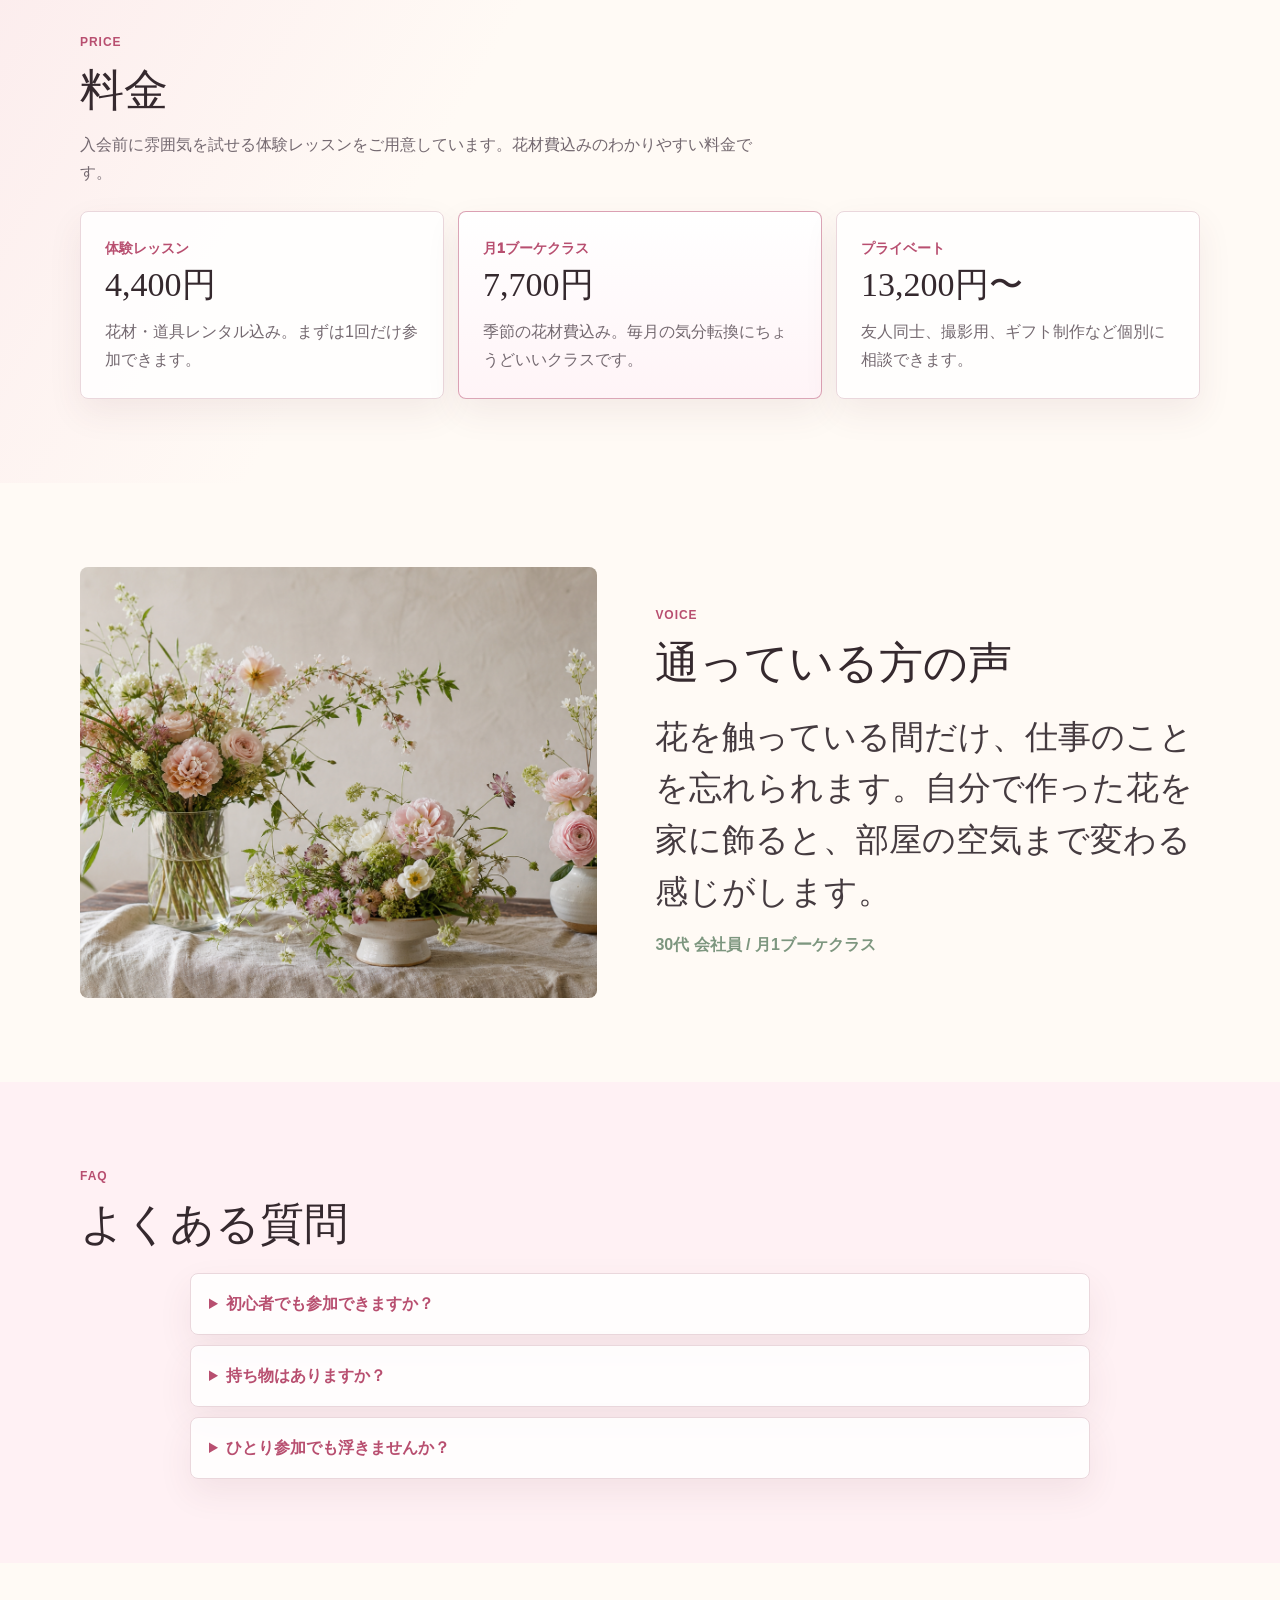
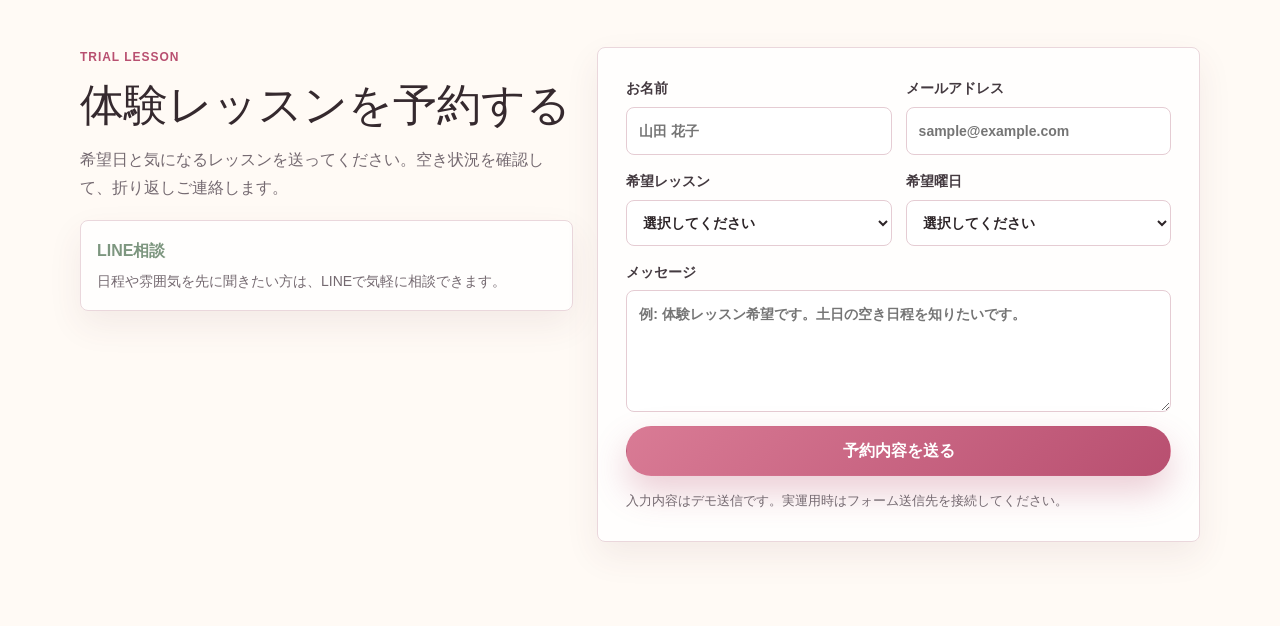
==== commit 7516e04d: "Refine flower landing hero" ====
--- a/flower-class.html
+++ b/flower-class.html
@@ -25,20 +25,28 @@
 
     <main id="top">
       <section class="hero" aria-label="ファーストビュー">
-        <div class="hero-bg" aria-hidden="true"></div>
-        <div class="hero-shade" aria-hidden="true"></div>
         <div class="hero-inner">
-          <p class="eyebrow">flower lesson in small studio</p>
-          <h1>花のある時間を、<br>わたしらしく。</h1>
-          <p class="hero-lead">季節の花を選び、束ねて、暮らしに持ち帰る。初心者でも通いやすい、大人のための小さな花教室です。</p>
-          <div class="hero-actions" aria-label="申し込み導線">
-            <a class="button primary" href="#reserve">体験レッスンを予約</a>
-            <a class="button secondary" href="#lessons">レッスンを見る</a>
-          </div>
-          <div class="hero-notes" aria-label="教室の特徴">
-            <span>少人数制</span>
-            <span>手ぶらOK</span>
-            <span>平日夜・週末</span>
+          <div class="hero-copy">
+            <p class="eyebrow">small flower studio</p>
+            <h1>
+              <span>花のある時間を、</span>
+              <span>わたしらしく。</span>
+            </h1>
+          </div>
+          <figure class="hero-photo">
+            <img src="assets/flower-hero.png" alt="明るい花教室で講師と大人の受講生が花を束ねる様子">
+          </figure>
+          <div class="hero-panel">
+            <p class="hero-lead">季節の花を選び、束ねて、暮らしに持ち帰る。初心者でも通いやすい、大人のための小さな花教室です。</p>
+            <div class="hero-actions" aria-label="申し込み導線">
+              <a class="button primary" href="#reserve">体験レッスンを予約</a>
+              <a class="button secondary" href="#lessons">レッスンを見る</a>
+            </div>
+            <div class="hero-notes" aria-label="教室の特徴">
+              <span>少人数制</span>
+              <span>手ぶらOK</span>
+              <span>平日夜・週末</span>
+            </div>
           </div>
         </div>
       </section>
--- a/flower-class.css
+++ b/flower-class.css
@@ -124,50 +124,81 @@
 
 .hero {
   position: relative;
-  min-height: 690px;
+  min-height: 720px;
   overflow: hidden;
-  background: var(--blush);
-}
-
-.hero-bg,
-.hero-shade {
-  position: absolute;
-  inset: 0;
-}
-
-.hero-bg {
-  background-image: url("assets/flower-hero.png");
-  background-position: center;
-  background-size: cover;
-}
-
-.hero-shade {
   background:
-    linear-gradient(90deg, rgba(255, 250, 245, 0.96) 0%, rgba(255, 250, 245, 0.86) 36%, rgba(255, 241, 244, 0.34) 64%, rgba(255, 241, 244, 0.04) 100%),
-    linear-gradient(0deg, rgba(248, 219, 227, 0.28), rgba(255, 255, 255, 0));
+    linear-gradient(90deg, rgba(248, 219, 227, 0.36), transparent 34%),
+    linear-gradient(180deg, #fffaf5 0%, #fff1f4 100%);
 }
 
 .hero::after {
   content: "";
   position: absolute;
-  right: -9vw;
-  bottom: -130px;
-  width: 48vw;
-  height: 260px;
-  border-radius: 50%;
-  background: rgba(255, 241, 244, 0.64);
-  filter: blur(2px);
+  right: clamp(22px, 5vw, 70px);
+  bottom: 46px;
+  width: min(430px, 34vw);
+  height: 1px;
+  background: rgba(184, 79, 112, 0.28);
 }
 
 .hero-inner {
   position: relative;
   z-index: 1;
   display: grid;
-  align-content: center;
+  grid-template-columns: minmax(86px, 150px) minmax(420px, 660px) minmax(250px, 340px);
+  align-items: center;
+  gap: clamp(18px, 3.8vw, 46px);
   width: min(1120px, calc(100% - 32px));
-  min-height: 690px;
+  min-height: 720px;
   margin: 0 auto;
-  padding: 62px 0 52px;
+  padding: 54px 0 56px;
+}
+
+.hero-copy {
+  display: grid;
+  justify-items: center;
+  gap: 18px;
+  align-self: center;
+}
+
+.hero-copy .eyebrow {
+  writing-mode: vertical-rl;
+  margin: 0;
+  color: rgba(184, 79, 112, 0.78);
+  font-size: 11px;
+  letter-spacing: 0.14em;
+}
+
+.hero-photo {
+  position: relative;
+  margin: 0;
+  overflow: hidden;
+  border-radius: var(--radius);
+  box-shadow: 0 28px 70px rgba(96, 54, 66, 0.18);
+  animation: photoFadeIn 1.1s ease 0.1s both;
+}
+
+.hero-photo::before {
+  content: "";
+  position: absolute;
+  inset: 14px;
+  z-index: 1;
+  border: 1px solid rgba(255, 255, 255, 0.58);
+  pointer-events: none;
+}
+
+.hero-photo img {
+  height: min(590px, 72vh);
+  min-height: 500px;
+  object-fit: cover;
+  object-position: 64% center;
+}
+
+.hero-panel {
+  align-self: end;
+  margin-bottom: 24px;
+  padding: 22px 0 0;
+  animation: softFadeUp 0.9s ease 0.65s both;
 }
 
 .eyebrow,
@@ -181,21 +212,37 @@
 }
 
 h1 {
-  max-width: 690px;
+  display: flex;
+  flex-direction: column;
+  gap: 0.32em;
+  max-height: 510px;
+  max-width: none;
   margin: 0;
   color: #35292e;
   font-family: Georgia, "Times New Roman", "Hiragino Mincho ProN", serif;
-  font-size: clamp(40px, 6vw, 72px);
+  font-size: clamp(34px, 4vw, 54px);
   font-weight: 500;
-  line-height: 1.14;
+  line-height: 1.1;
   letter-spacing: 0;
+  writing-mode: vertical-rl;
+}
+
+h1 span {
+  display: block;
+  opacity: 0;
+  transform: translateY(14px);
+  animation: verticalFadeIn 0.95s cubic-bezier(0.22, 1, 0.36, 1) both;
+}
+
+h1 span:nth-child(2) {
+  animation-delay: 0.24s;
 }
 
 .hero-lead {
-  max-width: 520px;
-  margin: 22px 0 0;
+  max-width: 330px;
+  margin: 0;
   color: #5b4f55;
-  font-size: clamp(15px, 1.7vw, 18px);
+  font-size: 15px;
   font-weight: 700;
 }
 
@@ -203,7 +250,7 @@
   display: flex;
   flex-wrap: wrap;
   gap: 12px;
-  margin-top: 30px;
+  margin-top: 22px;
 }
 
 .button {
@@ -236,7 +283,7 @@
   display: flex;
   flex-wrap: wrap;
   gap: 8px;
-  margin-top: 36px;
+  margin-top: 20px;
 }
 
 .hero-notes span {
@@ -250,6 +297,37 @@
   background: rgba(255, 255, 255, 0.72);
   font-size: 13px;
   font-weight: 850;
+}
+
+@keyframes verticalFadeIn {
+  to {
+    opacity: 1;
+    transform: translateY(0);
+  }
+}
+
+@keyframes photoFadeIn {
+  from {
+    opacity: 0;
+    transform: scale(0.985);
+  }
+
+  to {
+    opacity: 1;
+    transform: scale(1);
+  }
+}
+
+@keyframes softFadeUp {
+  from {
+    opacity: 0;
+    transform: translateY(14px);
+  }
+
+  to {
+    opacity: 1;
+    transform: translateY(0);
+  }
 }
 
 .section {
@@ -707,18 +785,24 @@
     min-height: auto;
   }
 
-  .hero-bg {
-    background-position: 62% center;
-  }
-
-  .hero-shade {
-    background:
-      linear-gradient(90deg, rgba(255, 250, 245, 0.97) 0%, rgba(255, 246, 247, 0.86) 62%, rgba(255, 246, 247, 0.38) 100%),
-      linear-gradient(0deg, rgba(248, 219, 227, 0.26), rgba(255, 255, 255, 0));
-  }
-
   .hero-inner {
-    min-height: 650px;
+    grid-template-columns: minmax(72px, 110px) minmax(0, 1fr);
+    min-height: 690px;
+  }
+
+  .hero-photo {
+    align-self: center;
+  }
+
+  .hero-photo img {
+    height: min(520px, 62vh);
+    min-height: 430px;
+  }
+
+  .hero-panel {
+    grid-column: 1 / -1;
+    width: min(560px, 100%);
+    margin: 0;
   }
 
   .intro,
@@ -766,22 +850,36 @@
     font-size: 12px;
   }
 
-  .hero-bg {
-    background-position: 70% center;
-  }
-
-  .hero-shade {
-    background:
-      linear-gradient(180deg, rgba(255, 250, 245, 0.96) 0%, rgba(255, 246, 247, 0.9) 50%, rgba(255, 242, 245, 0.68) 100%);
-  }
-
   .hero-inner {
-    min-height: 610px;
-    padding-top: 34px;
+    grid-template-columns: 58px minmax(0, 1fr);
+    gap: 12px;
+    min-height: auto;
+    padding-top: 30px;
+    padding-bottom: 34px;
+  }
+
+  .hero-copy {
+    align-self: start;
+    padding-top: 12px;
+  }
+
+  .hero-copy .eyebrow {
+    display: none;
+  }
+
+  .hero-photo img {
+    height: 370px;
+    min-height: 370px;
+    object-position: 63% center;
   }
 
   h1 {
-    font-size: 34px;
+    max-height: 358px;
+    font-size: 31px;
+  }
+
+  .hero-panel {
+    padding-top: 6px;
   }
 
   .hero-lead {
